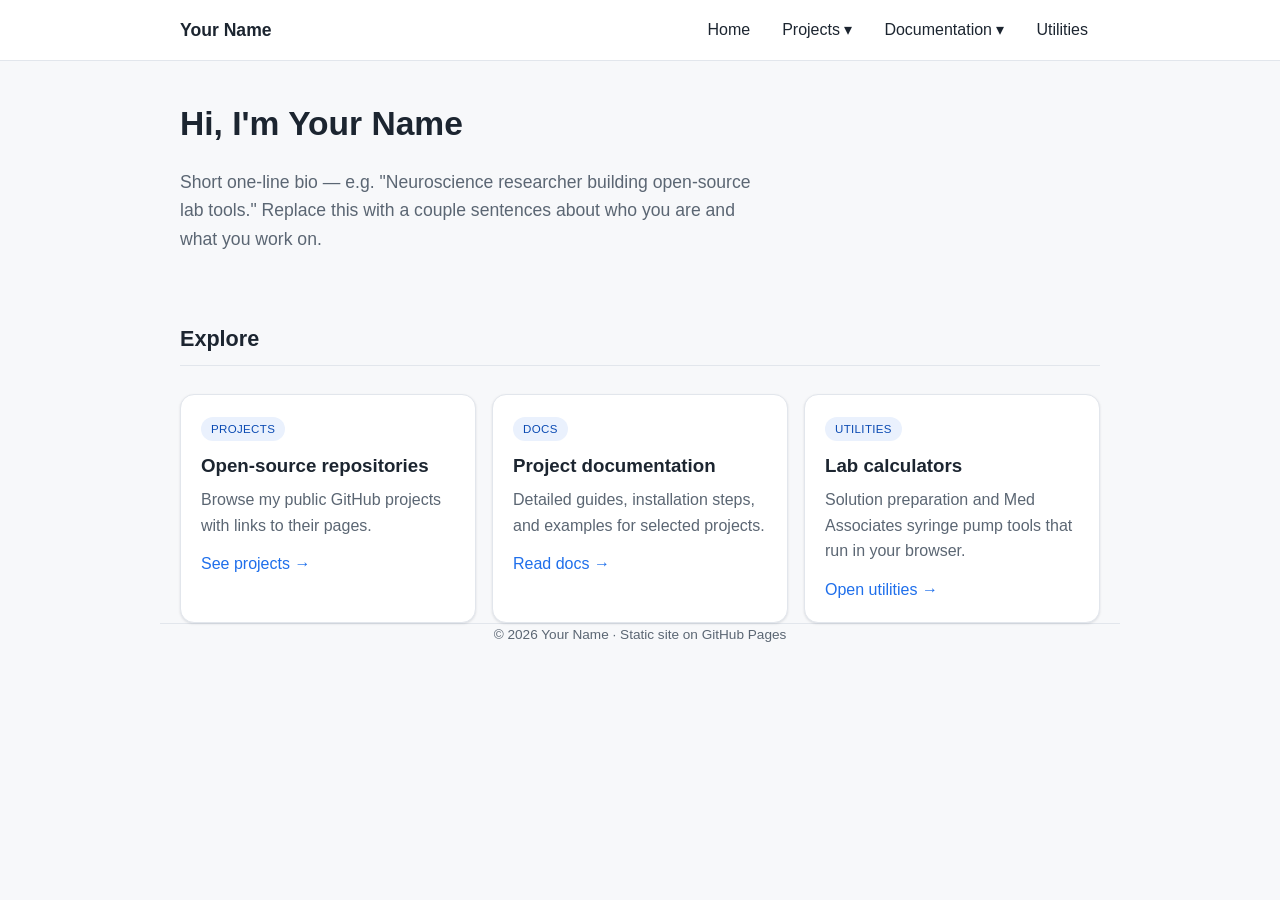
==== index.html @ ef2104ab "create website first demo" ====
<!DOCTYPE html>
<html lang="en">
<head>
<meta charset="UTF-8">
<meta name="viewport" content="width=device-width, initial-scale=1.0">
<title>Your Name — Personal Site</title>
<link rel="stylesheet" href="assets/style.css">
</head>
<body data-root="">
<main class="container">
  <div class="hero">
    <h1>Hi, I'm Your Name</h1>
    <p>Short one-line bio — e.g. "Neuroscience researcher building open-source lab tools."
       Replace this with a couple sentences about who you are and what you work on.</p>
  </div>

  <h2 class="section">Explore</h2>
  <div class="grid">
    <div class="card">
      <span class="tag">Projects</span>
      <h3>Open-source repositories</h3>
      <p>Browse my public GitHub projects with links to their pages.</p>
      <a href="#" onclick="document.getElementById('dd-projects').classList.add('open');return false;">See projects &rarr;</a>
    </div>
    <div class="card">
      <span class="tag">Docs</span>
      <h3>Project documentation</h3>
      <p>Detailed guides, installation steps, and examples for selected projects.</p>
      <a href="#" onclick="document.getElementById('dd-docs').classList.add('open');return false;">Read docs &rarr;</a>
    </div>
    <div class="card">
      <span class="tag">Utilities</span>
      <h3>Lab calculators</h3>
      <p>Solution preparation and Med Associates syringe pump tools that run in your browser.</p>
      <a href="utilities.html">Open utilities &rarr;</a>
    </div>
  </div>
</main>

<footer class="container">
  &copy; <span id="year"></span> Your Name &middot; Static site on GitHub Pages
</footer>

<script src="assets/data.js"></script>
<script src="assets/nav.js"></script>
</body>
</html>
---- assets/style.css ----
:root{
  --bg:#f7f8fa; --panel:#ffffff; --ink:#1c2530; --muted:#5b6673;
  --brand:#1f6feb; --brand-2:#0b4bb3; --line:#e2e6ec; --ok:#0d8a5f;
  --code:#f0f2f5; --shadow:0 1px 3px rgba(16,24,40,.08),0 1px 2px rgba(16,24,40,.04);
}
*{box-sizing:border-box}
body{margin:0;font:16px/1.6 -apple-system,BlinkMacSystemFont,"Segoe UI",Roboto,Helvetica,Arial,sans-serif;
  color:var(--ink);background:var(--bg);}
a{color:var(--brand);text-decoration:none}
a:hover{text-decoration:underline}
.container{max-width:960px;margin:0 auto;padding:0 20px}

header.site{background:var(--panel);border-bottom:1px solid var(--line);position:sticky;top:0;z-index:50}
.nav{display:flex;align-items:center;gap:8px;height:60px}
.brand{font-weight:700;font-size:1.1rem;margin-right:auto;color:var(--ink)}
.brand:hover{text-decoration:none}
.nav a.link,.dropdown>button{background:none;border:0;font:inherit;color:var(--ink);
  padding:8px 12px;border-radius:8px;cursor:pointer}
.nav a.link:hover,.dropdown>button:hover{background:var(--code);text-decoration:none}
.dropdown{position:relative}
.dropdown-menu{position:absolute;right:0;top:110%;background:var(--panel);border:1px solid var(--line);
  border-radius:10px;box-shadow:var(--shadow);min-width:240px;padding:6px;display:none}
.dropdown.open .dropdown-menu{display:block}
.dropdown-menu a{display:block;padding:8px 10px;border-radius:6px;color:var(--ink)}
.dropdown-menu a:hover{background:var(--code);text-decoration:none}
.dropdown-menu .muted{font-size:.8rem;color:var(--muted);padding:6px 10px 2px;display:block}

main{padding:40px 0 80px}
.hero{padding:36px 0 8px}
.hero h1{font-size:2.1rem;margin:0 0 6px}
.hero p{color:var(--muted);font-size:1.1rem;max-width:60ch}
.grid{display:grid;gap:16px;grid-template-columns:repeat(auto-fit,minmax(240px,1fr));margin-top:28px}
.card{background:var(--panel);border:1px solid var(--line);border-radius:14px;padding:20px;box-shadow:var(--shadow)}
.card h3{margin:.1rem 0 .4rem}
.card p{color:var(--muted);margin:.2rem 0 .8rem}
.tag{display:inline-block;font-size:.72rem;letter-spacing:.03em;text-transform:uppercase;
  color:var(--brand-2);background:#eaf1fd;border-radius:999px;padding:3px 10px;margin-bottom:8px}
h2.section{font-size:1.35rem;border-bottom:1px solid var(--line);padding-bottom:8px;margin-top:44px}

.calc{background:var(--panel);border:1px solid var(--line);border-radius:14px;padding:24px;box-shadow:var(--shadow);margin-top:20px}
.row{display:grid;grid-template-columns:1fr 1fr;gap:14px}
@media(max-width:560px){.row{grid-template-columns:1fr}}
label{display:block;font-size:.85rem;color:var(--muted);margin:12px 0 4px;font-weight:600}
input,select{width:100%;padding:10px 12px;border:1px solid var(--line);border-radius:8px;font:inherit;background:#fff}
input:focus,select:focus{outline:2px solid var(--brand);border-color:var(--brand)}
.result{margin-top:18px;padding:16px;border-radius:10px;background:#eef7f1;border:1px solid #cdeadd}
.result .big{font-size:1.6rem;font-weight:700;color:var(--ok)}
.workings{margin-top:14px;padding:14px;background:var(--code);border-radius:10px;font-size:.9rem}
.workings code{font-family:ui-monospace,SFMono-Regular,Menlo,Consolas,monospace;background:#fff;padding:1px 5px;border-radius:4px;border:1px solid var(--line)}
.note{font-size:.82rem;color:var(--muted);margin-top:10px}
.tabs{display:flex;gap:6px;margin:24px 0 0;flex-wrap:wrap}
.tab{padding:8px 14px;border-radius:8px 8px 0 0;border:1px solid var(--line);border-bottom:none;
  background:var(--code);cursor:pointer}
.tab.active{background:var(--panel);font-weight:600}
.backlink{display:inline-block;margin-bottom:12px;font-size:.9rem}
footer{border-top:1px solid var(--line);color:var(--muted);font-size:.85rem;padding:24px 0;text-align:center}
ul{padding-left:20px}
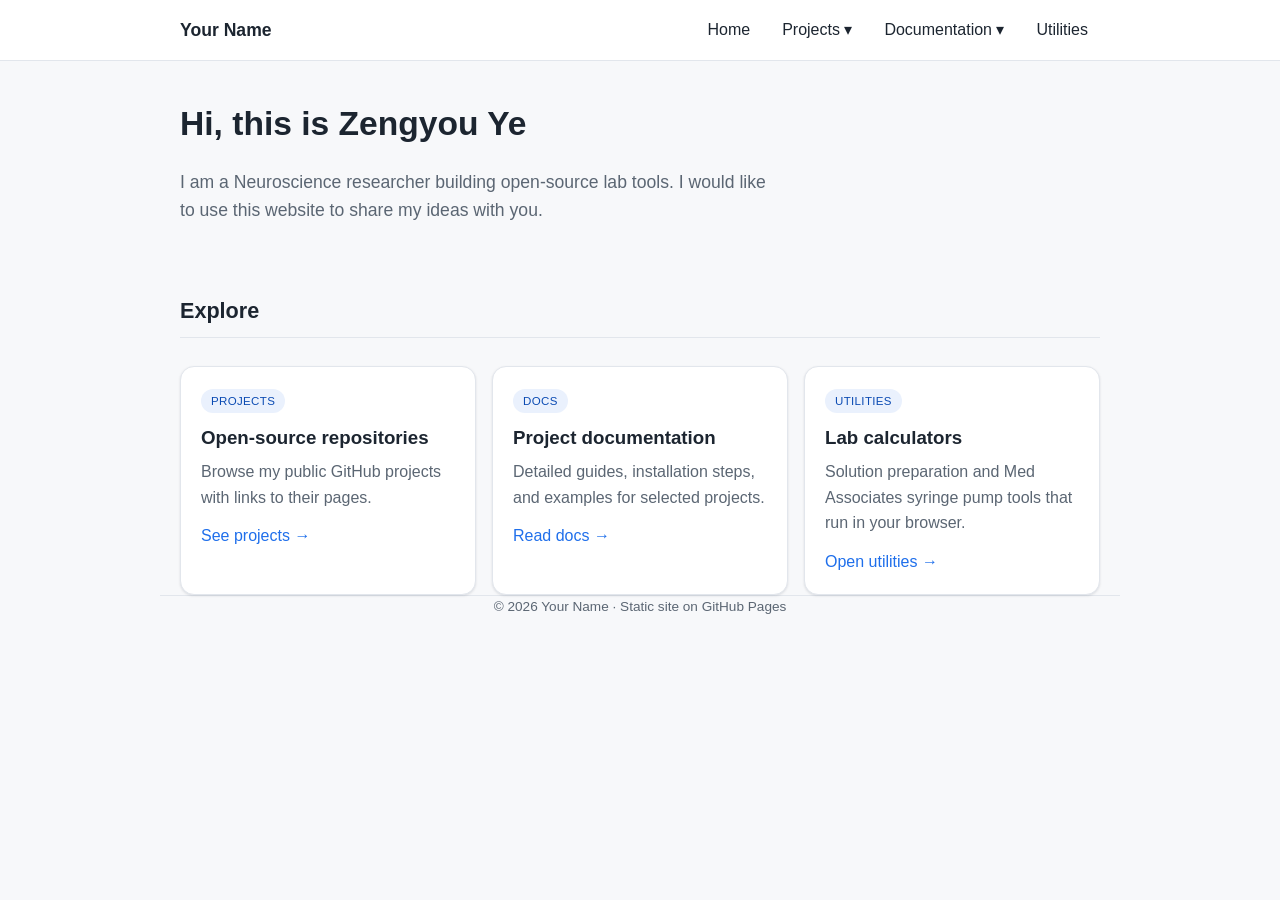
==== commit f2ea4639: "Update index.html" ====
--- a/index.html
+++ b/index.html
@@ -9,9 +9,9 @@
 <body data-root="">
 <main class="container">
   <div class="hero">
-    <h1>Hi, I'm Your Name</h1>
-    <p>Short one-line bio — e.g. "Neuroscience researcher building open-source lab tools."
-       Replace this with a couple sentences about who you are and what you work on.</p>
+    <h1>Hi, this is Zengyou Ye</h1>
+    <p>I am a Neuroscience researcher building open-source lab tools.
+       I would like to use this website to share my ideas with you.</p>
   </div>
 
   <h2 class="section">Explore</h2>
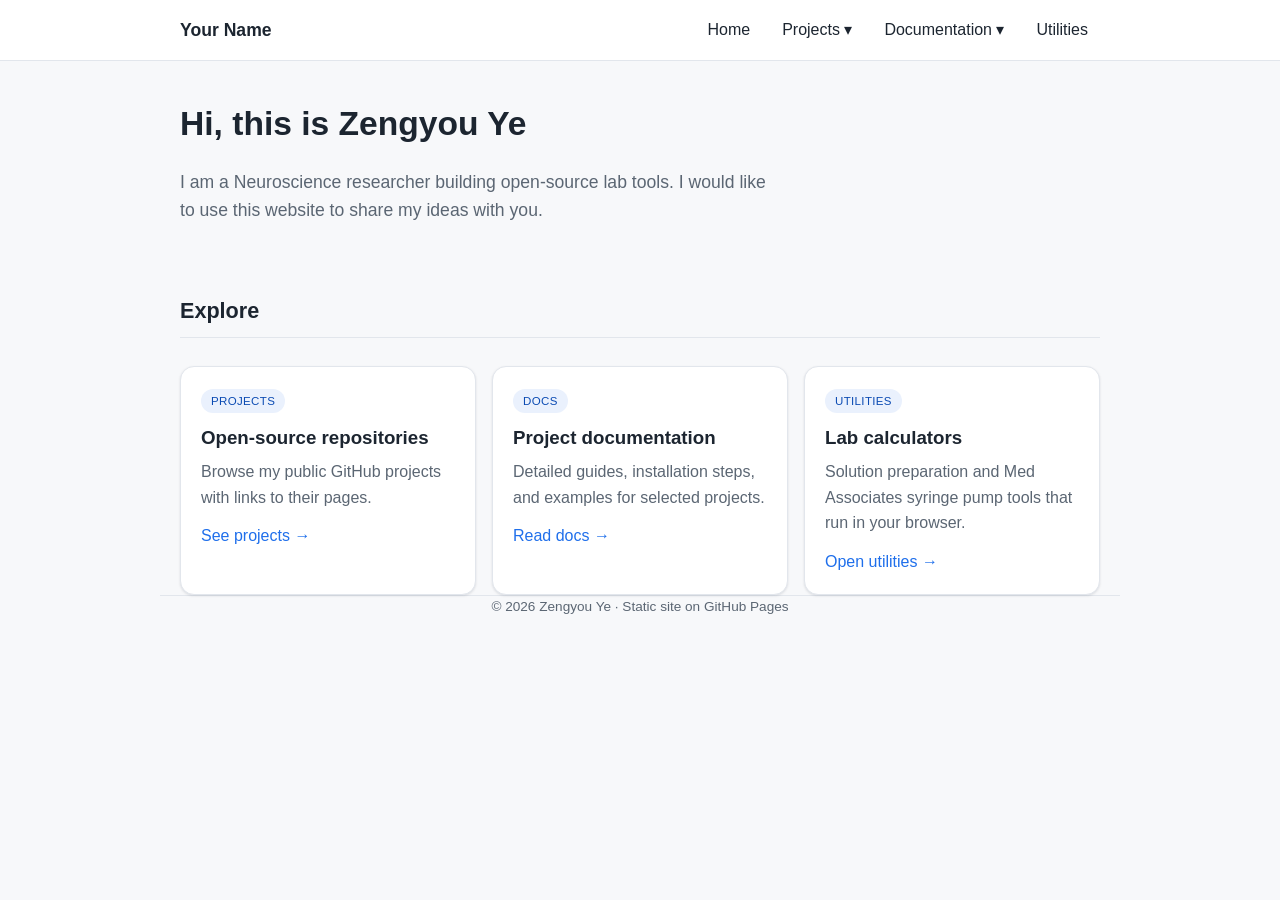
==== commit 8d5434c4: "update" ====
--- a/index.html
+++ b/index.html
@@ -38,7 +38,7 @@
 </main>
 
 <footer class="container">
-  &copy; <span id="year"></span> Your Name &middot; Static site on GitHub Pages
+  &copy; <span id="year"></span> Zengyou Ye &middot; Static site on GitHub Pages
 </footer>
 
 <script src="assets/data.js"></script>
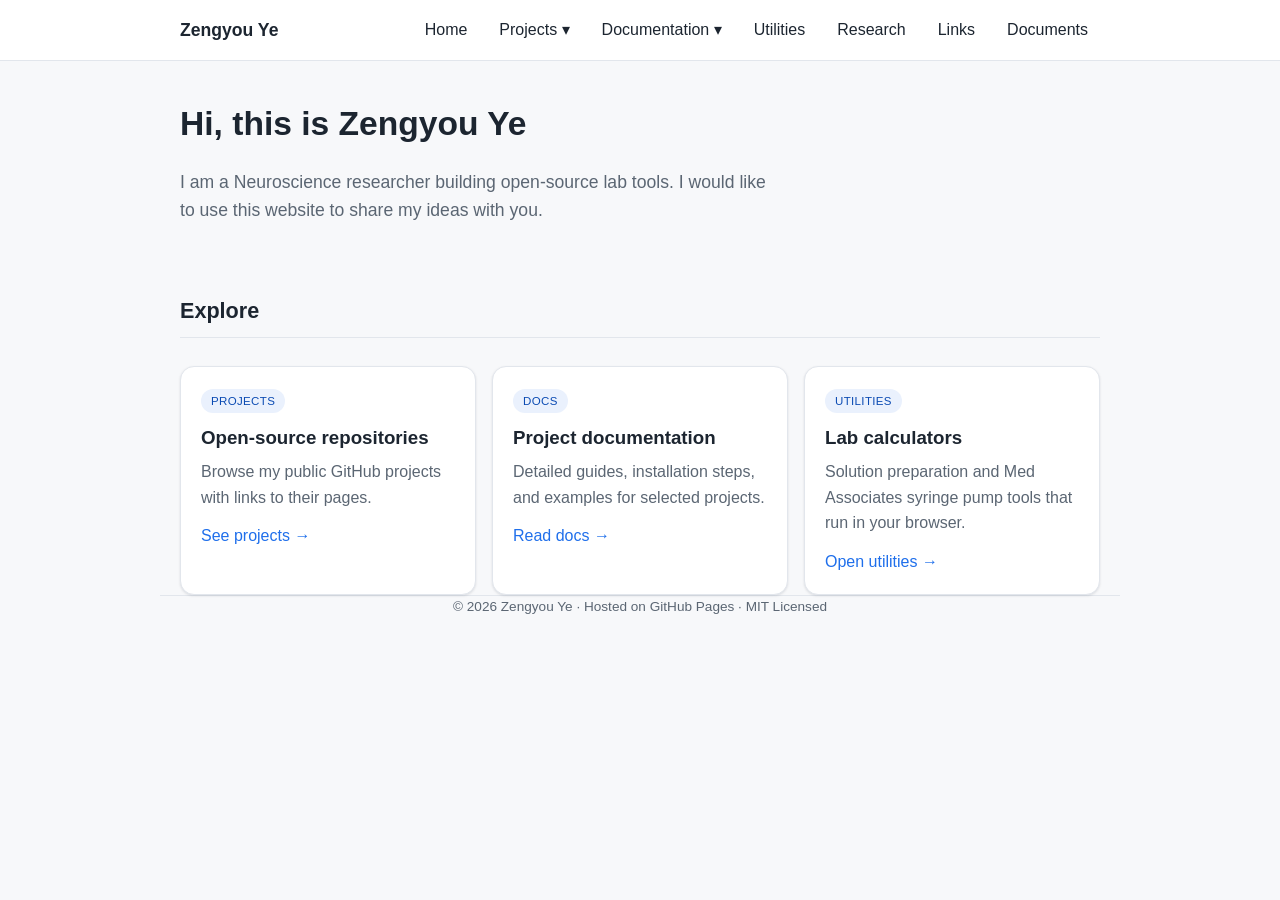
==== commit 4a371af2: "update  add MIT licensed" ====
--- a/index.html
+++ b/index.html
@@ -3,7 +3,7 @@
 <head>
 <meta charset="UTF-8">
 <meta name="viewport" content="width=device-width, initial-scale=1.0">
-<title>Your Name — Personal Site</title>
+<title>Open-Source from Zengyou Ye</title>
 <link rel="stylesheet" href="assets/style.css">
 </head>
 <body data-root="">
@@ -20,13 +20,13 @@
       <span class="tag">Projects</span>
       <h3>Open-source repositories</h3>
       <p>Browse my public GitHub projects with links to their pages.</p>
-      <a href="#" onclick="document.getElementById('dd-projects').classList.add('open');return false;">See projects &rarr;</a>
+      <a href="#" onclick="event.stopPropagation();document.getElementById('dd-projects').classList.add('open');window.scrollTo(0,0);return false;">See projects &rarr;</a>
     </div>
     <div class="card">
       <span class="tag">Docs</span>
       <h3>Project documentation</h3>
       <p>Detailed guides, installation steps, and examples for selected projects.</p>
-      <a href="#" onclick="document.getElementById('dd-docs').classList.add('open');return false;">Read docs &rarr;</a>
+      <a href="#" onclick="event.stopPropagation();document.getElementById('dd-docs').classList.add('open');window.scrollTo(0,0);return false;">Read docs &rarr;</a>
     </div>
     <div class="card">
       <span class="tag">Utilities</span>
@@ -38,7 +38,7 @@
 </main>
 
 <footer class="container">
-  &copy; <span id="year"></span> Zengyou Ye &middot; Static site on GitHub Pages
+  &copy; <span id="year"></span> Zengyou Ye &middot; Hosted on GitHub Pages &middot; MIT Licensed
 </footer>
 
 <script src="assets/data.js"></script>
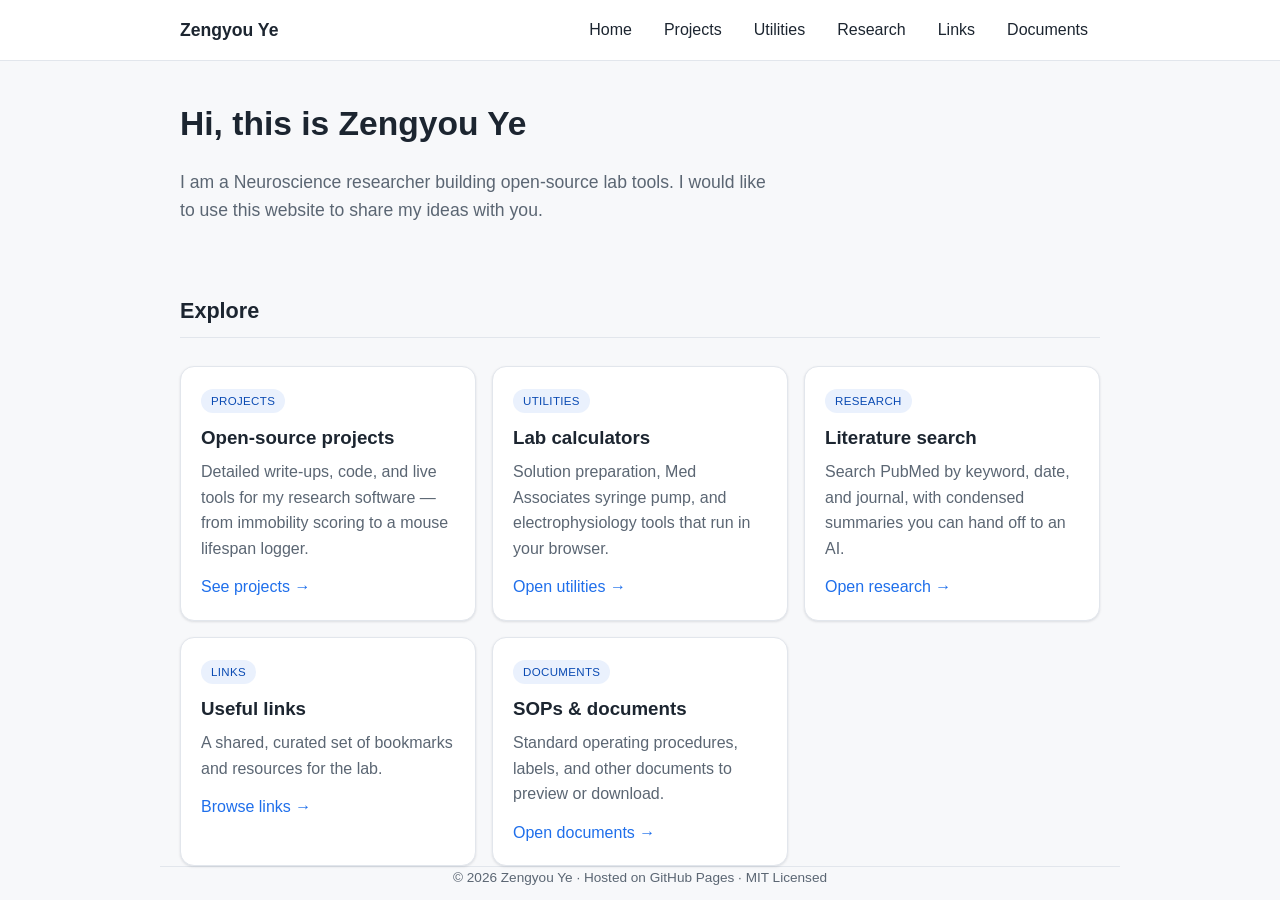
==== commit 80596105: "update layout" ====
--- a/index.html
+++ b/index.html
@@ -13,34 +13,45 @@
     <p>I am a Neuroscience researcher building open-source lab tools.
        I would like to use this website to share my ideas with you.</p>
   </div>
-
   <h2 class="section">Explore</h2>
   <div class="grid">
     <div class="card">
       <span class="tag">Projects</span>
-      <h3>Open-source repositories</h3>
-      <p>Browse my public GitHub projects with links to their pages.</p>
-      <a href="#" onclick="event.stopPropagation();document.getElementById('dd-projects').classList.add('open');window.scrollTo(0,0);return false;">See projects &rarr;</a>
-    </div>
-    <div class="card">
-      <span class="tag">Docs</span>
-      <h3>Project documentation</h3>
-      <p>Detailed guides, installation steps, and examples for selected projects.</p>
-      <a href="#" onclick="event.stopPropagation();document.getElementById('dd-docs').classList.add('open');window.scrollTo(0,0);return false;">Read docs &rarr;</a>
+      <h3>Open-source projects</h3>
+      <p>Detailed write-ups, code, and live tools for my research software — from immobility
+         scoring to a mouse lifespan logger.</p>
+      <a href="projects.html">See projects &rarr;</a>
     </div>
     <div class="card">
       <span class="tag">Utilities</span>
       <h3>Lab calculators</h3>
-      <p>Solution preparation and Med Associates syringe pump tools that run in your browser.</p>
+      <p>Solution preparation, Med Associates syringe pump, and electrophysiology tools that run in
+         your browser.</p>
       <a href="utilities.html">Open utilities &rarr;</a>
+    </div>
+    <div class="card">
+      <span class="tag">Research</span>
+      <h3>Literature search</h3>
+      <p>Search PubMed by keyword, date, and journal, with condensed summaries you can hand off to an AI.</p>
+      <a href="research.html">Open research &rarr;</a>
+    </div>
+    <div class="card">
+      <span class="tag">Links</span>
+      <h3>Useful links</h3>
+      <p>A shared, curated set of bookmarks and resources for the lab.</p>
+      <a href="links.html">Browse links &rarr;</a>
+    </div>
+    <div class="card">
+      <span class="tag">Documents</span>
+      <h3>SOPs &amp; documents</h3>
+      <p>Standard operating procedures, labels, and other documents to preview or download.</p>
+      <a href="documents.html">Open documents &rarr;</a>
     </div>
   </div>
 </main>
-
 <footer class="container">
   &copy; <span id="year"></span> Zengyou Ye &middot; Hosted on GitHub Pages &middot; MIT Licensed
 </footer>
-
 <script src="assets/data.js"></script>
 <script src="assets/nav.js"></script>
 </body>
